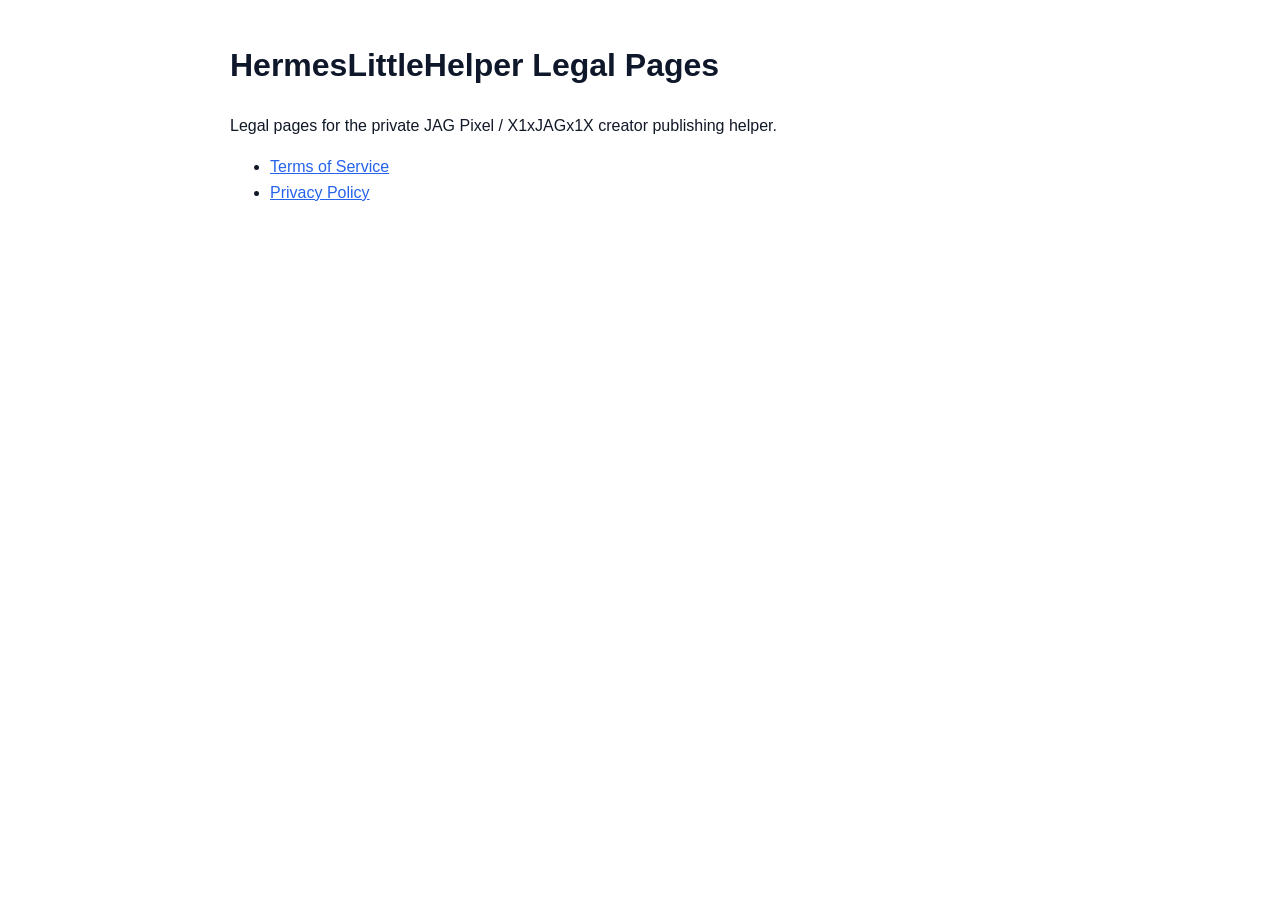
==== index.html @ 9bbe9ddf "Fix GitHub Pages legal files" ====
<!doctype html>
<html lang="en">
<head>
  <meta charset="utf-8">
  <meta name="viewport" content="width=device-width, initial-scale=1">
  <title>HermesLittleHelper Legal Pages</title>
  <style>
    body { font-family: -apple-system, BlinkMacSystemFont, "Segoe UI", sans-serif; line-height: 1.6; max-width: 820px; margin: 40px auto; padding: 0 20px; color: #111827; }
    h1 { color: #0f172a; }
    a { color: #2563eb; }
  </style>
</head>
<body>
  <h1>HermesLittleHelper Legal Pages</h1>
  <p>Legal pages for the private JAG Pixel / X1xJAGx1X creator publishing helper.</p>
  <ul>
    <li><a href="terms.html">Terms of Service</a></li>
    <li><a href="privacy.html">Privacy Policy</a></li>
  </ul>
</body>
</html>
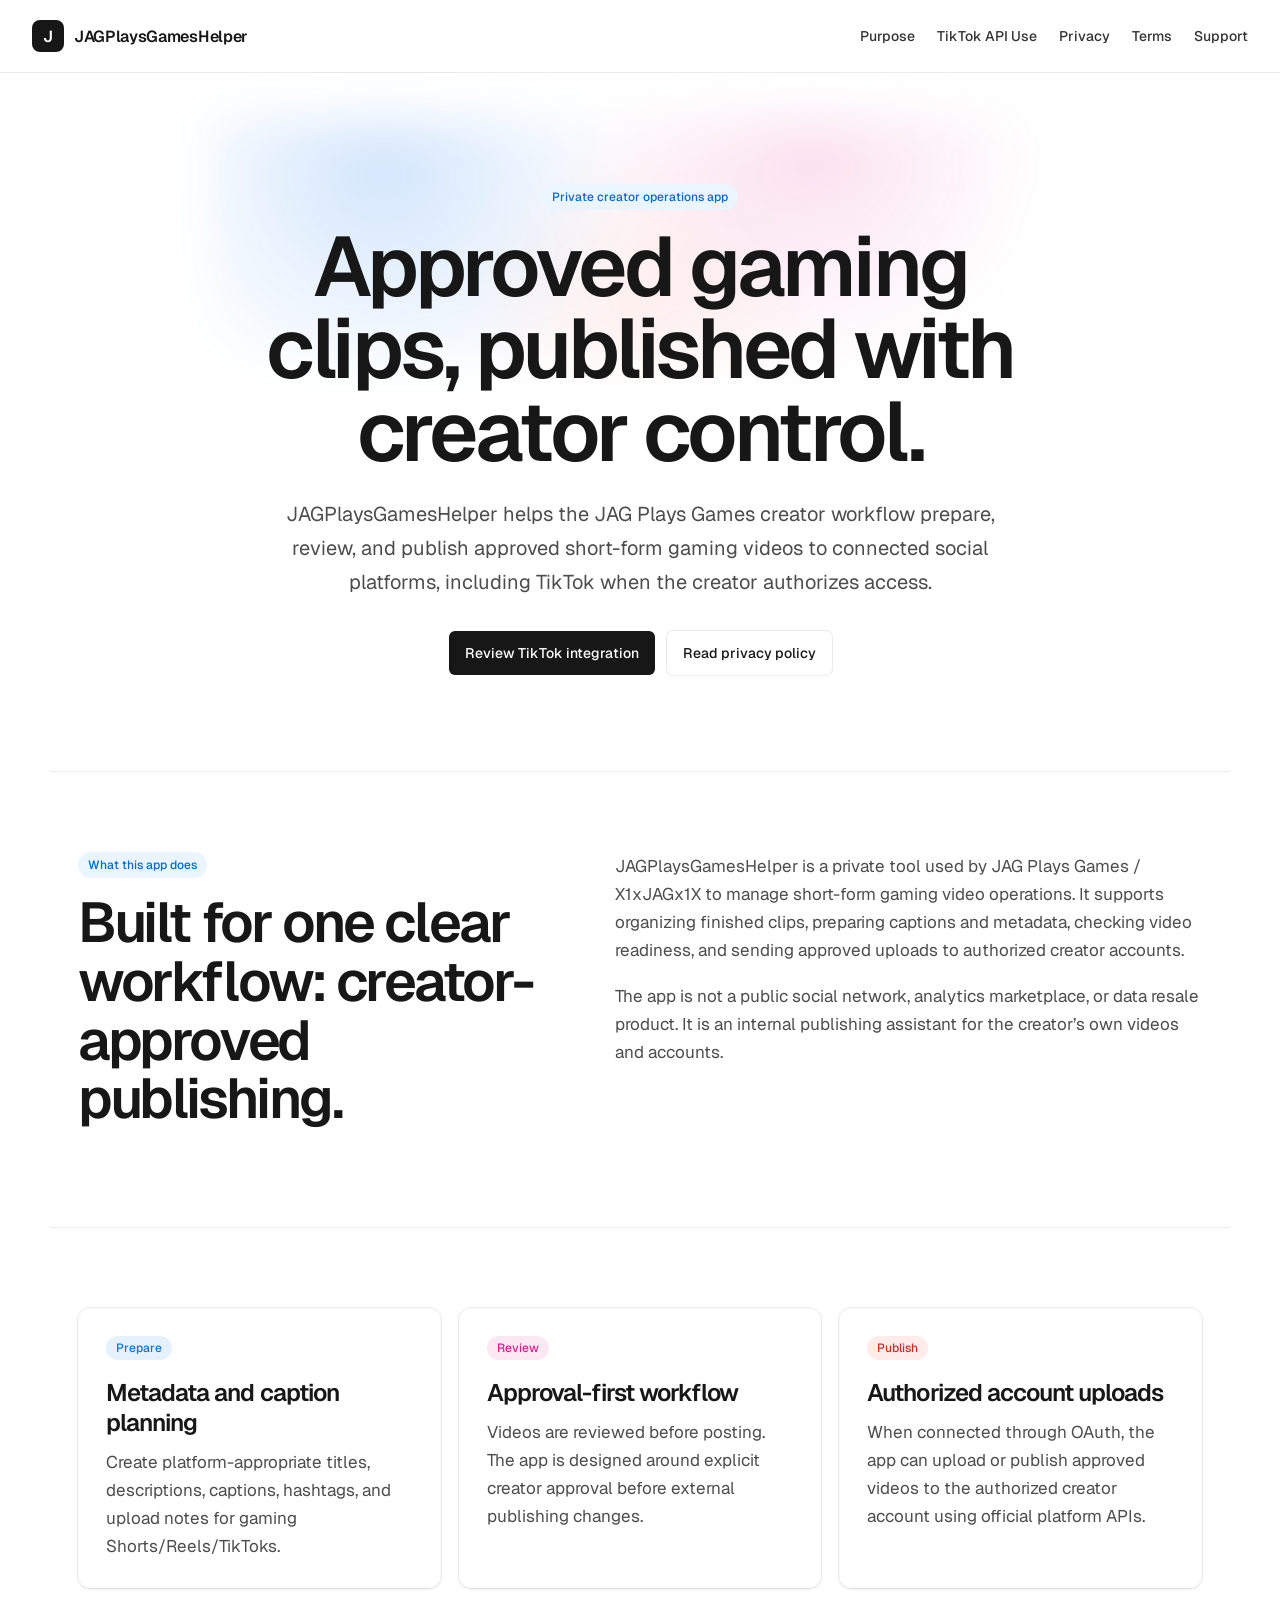
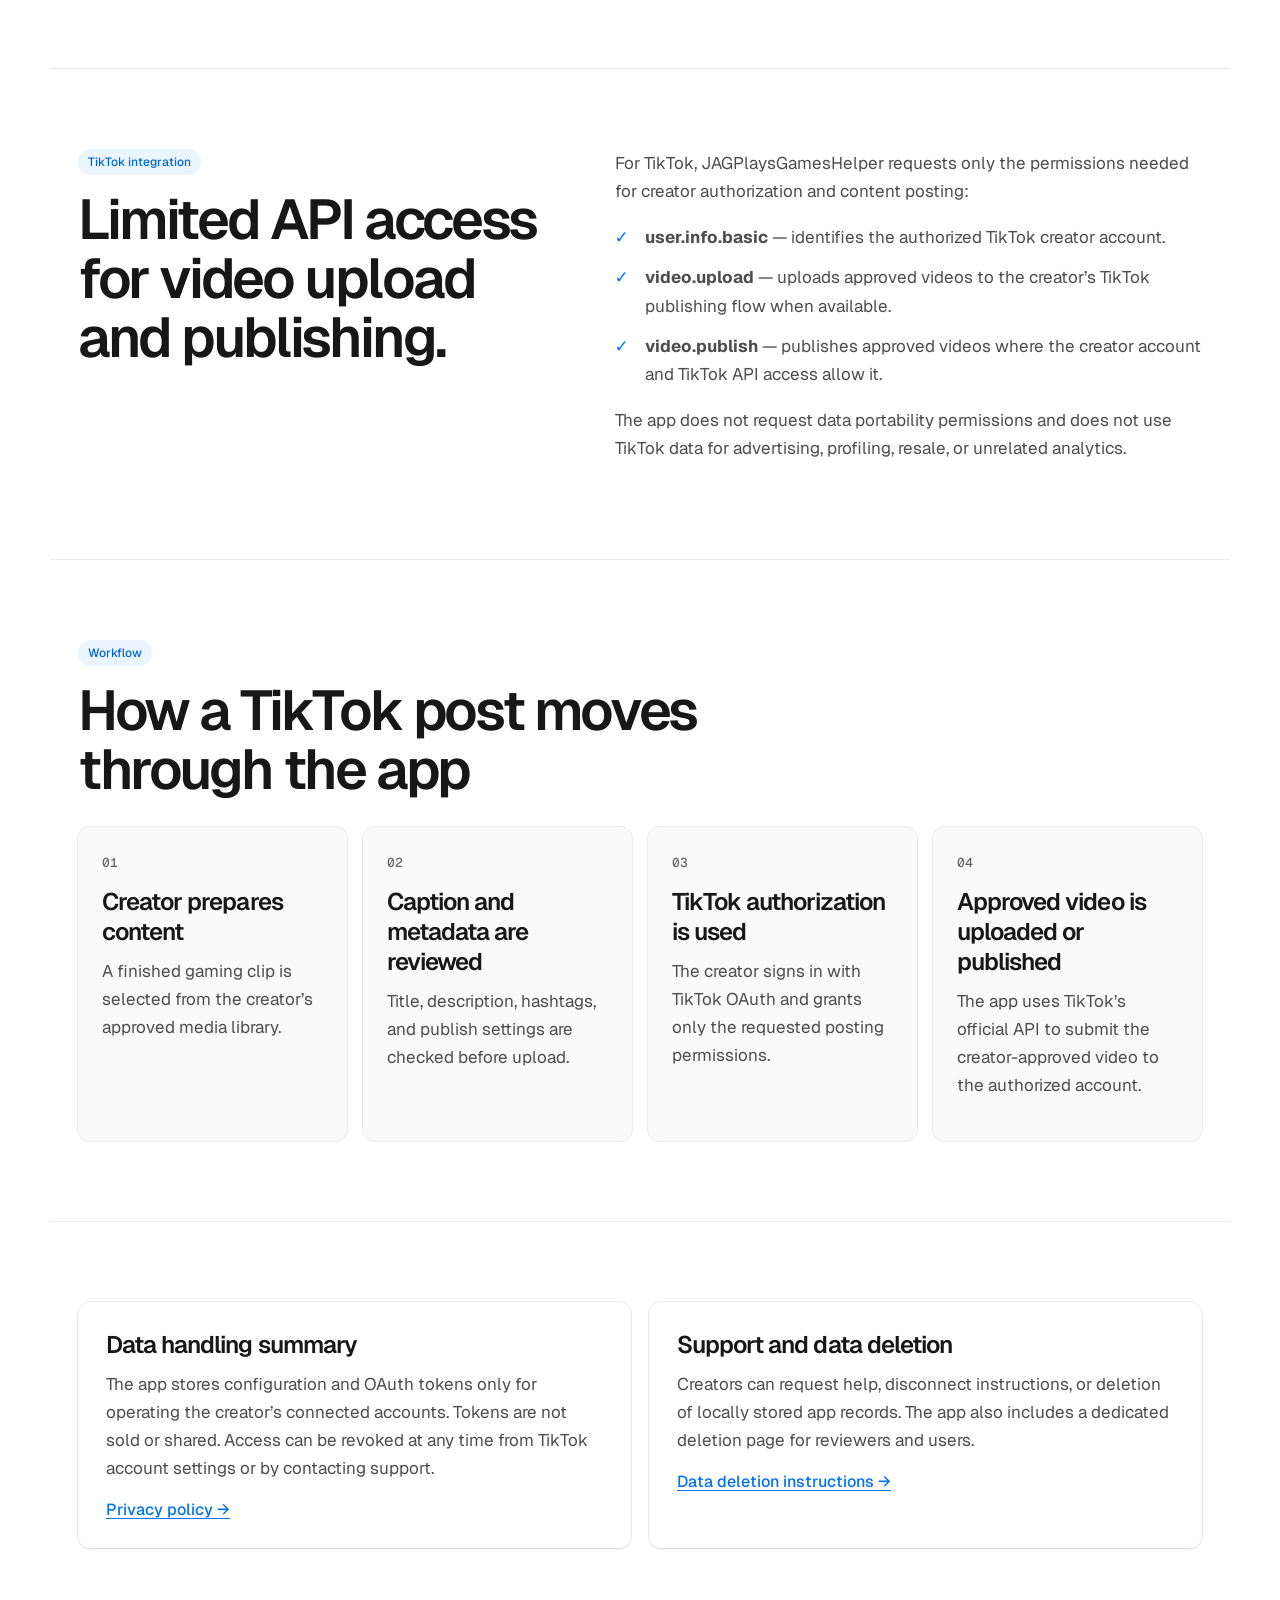
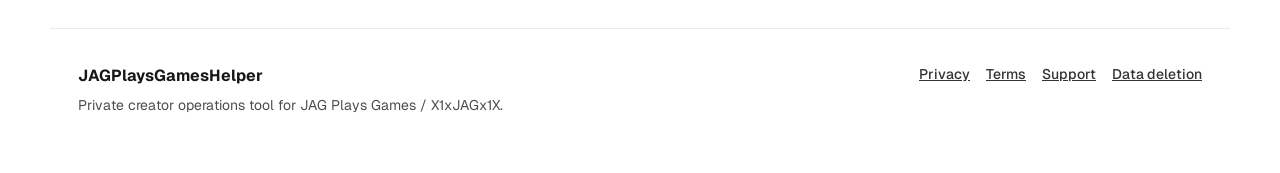
==== commit 69ccca6a: "Publish full TikTok approval website" ====
--- a/index.html
+++ b/index.html
@@ -1,21 +1,141 @@
 <!doctype html>
 <html lang="en">
 <head>
-  <meta charset="utf-8">
-  <meta name="viewport" content="width=device-width, initial-scale=1">
-  <title>HermesLittleHelper Legal Pages</title>
-  <style>
-    body { font-family: -apple-system, BlinkMacSystemFont, "Segoe UI", sans-serif; line-height: 1.6; max-width: 820px; margin: 40px auto; padding: 0 20px; color: #111827; }
-    h1 { color: #0f172a; }
-    a { color: #2563eb; }
-  </style>
+  <meta charset="utf-8" />
+  <meta name="viewport" content="width=device-width, initial-scale=1" />
+  <title>JAGPlaysGamesHelper — Creator Publishing Tool</title>
+  <meta name="description" content="JAGPlaysGamesHelper is a private creator operations tool for preparing, managing, and publishing approved short-form gaming videos to connected social media accounts." />
+  <meta name="robots" content="index,follow" />
+  <meta property="og:title" content="JAGPlaysGamesHelper" />
+  <meta property="og:description" content="Private creator operations tool for approved gaming Shorts, Reels, and TikTok uploads." />
+  <meta property="og:type" content="website" />
+  <link rel="canonical" href="https://x1xjagx1x.github.io/JAGPlaysGamesHelper/" />
+  <link href="https://fonts.googleapis.com/css2?family=Geist:wght@300;400;500;600&family=Geist+Mono:wght@400;500&display=swap" rel="stylesheet">
+  <link rel="stylesheet" href="assets/styles.css" />
 </head>
 <body>
-  <h1>HermesLittleHelper Legal Pages</h1>
-  <p>Legal pages for the private JAG Pixel / X1xJAGx1X creator publishing helper.</p>
-  <ul>
-    <li><a href="terms.html">Terms of Service</a></li>
-    <li><a href="privacy.html">Privacy Policy</a></li>
-  </ul>
+  <header class="site-header">
+    <a class="brand" href="index.html" aria-label="JAGPlaysGamesHelper home">
+      <span class="brand-mark">J</span>
+      <span>JAGPlaysGamesHelper</span>
+    </a>
+    <nav class="nav" aria-label="Main navigation">
+      <a href="index.html#purpose">Purpose</a>
+      <a href="index.html#tiktok">TikTok API Use</a>
+      <a href="privacy.html">Privacy</a>
+      <a href="terms.html">Terms</a>
+      <a href="support.html">Support</a>
+    </nav>
+  </header>
+
+  <main>
+    <section class="hero">
+      <div class="eyebrow">Private creator operations app</div>
+      <h1>Approved gaming clips, published with creator control.</h1>
+      <p class="hero-copy">JAGPlaysGamesHelper helps the JAG Plays Games creator workflow prepare, review, and publish approved short-form gaming videos to connected social platforms, including TikTok when the creator authorizes access.</p>
+      <div class="cta-row">
+        <a class="button primary" href="#tiktok">Review TikTok integration</a>
+        <a class="button secondary" href="privacy.html">Read privacy policy</a>
+      </div>
+    </section>
+
+    <section class="section grid-two" id="purpose">
+      <div>
+        <div class="eyebrow">What this app does</div>
+        <h2>Built for one clear workflow: creator-approved publishing.</h2>
+      </div>
+      <div class="stack">
+        <p>JAGPlaysGamesHelper is a private tool used by JAG Plays Games / X1xJAGx1X to manage short-form gaming video operations. It supports organizing finished clips, preparing captions and metadata, checking video readiness, and sending approved uploads to authorized creator accounts.</p>
+        <p>The app is not a public social network, analytics marketplace, or data resale product. It is an internal publishing assistant for the creator’s own videos and accounts.</p>
+      </div>
+    </section>
+
+    <section class="section cards" aria-label="App capabilities">
+      <article class="card">
+        <span class="pill blue">Prepare</span>
+        <h3>Metadata and caption planning</h3>
+        <p>Create platform-appropriate titles, descriptions, captions, hashtags, and upload notes for gaming Shorts/Reels/TikToks.</p>
+      </article>
+      <article class="card">
+        <span class="pill pink">Review</span>
+        <h3>Approval-first workflow</h3>
+        <p>Videos are reviewed before posting. The app is designed around explicit creator approval before external publishing changes.</p>
+      </article>
+      <article class="card">
+        <span class="pill red">Publish</span>
+        <h3>Authorized account uploads</h3>
+        <p>When connected through OAuth, the app can upload or publish approved videos to the authorized creator account using official platform APIs.</p>
+      </article>
+    </section>
+
+    <section class="section grid-two" id="tiktok">
+      <div>
+        <div class="eyebrow">TikTok integration</div>
+        <h2>Limited API access for video upload and publishing.</h2>
+      </div>
+      <div class="stack">
+        <p>For TikTok, JAGPlaysGamesHelper requests only the permissions needed for creator authorization and content posting:</p>
+        <ul class="check-list">
+          <li><strong>user.info.basic</strong> — identifies the authorized TikTok creator account.</li>
+          <li><strong>video.upload</strong> — uploads approved videos to the creator’s TikTok publishing flow when available.</li>
+          <li><strong>video.publish</strong> — publishes approved videos where the creator account and TikTok API access allow it.</li>
+        </ul>
+        <p>The app does not request data portability permissions and does not use TikTok data for advertising, profiling, resale, or unrelated analytics.</p>
+      </div>
+    </section>
+
+    <section class="section process">
+      <div class="eyebrow">Workflow</div>
+      <h2>How a TikTok post moves through the app</h2>
+      <div class="timeline">
+        <div class="step">
+          <span class="mono">01</span>
+          <h3>Creator prepares content</h3>
+          <p>A finished gaming clip is selected from the creator’s approved media library.</p>
+        </div>
+        <div class="step">
+          <span class="mono">02</span>
+          <h3>Caption and metadata are reviewed</h3>
+          <p>Title, description, hashtags, and publish settings are checked before upload.</p>
+        </div>
+        <div class="step">
+          <span class="mono">03</span>
+          <h3>TikTok authorization is used</h3>
+          <p>The creator signs in with TikTok OAuth and grants only the requested posting permissions.</p>
+        </div>
+        <div class="step">
+          <span class="mono">04</span>
+          <h3>Approved video is uploaded or published</h3>
+          <p>The app uses TikTok’s official API to submit the creator-approved video to the authorized account.</p>
+        </div>
+      </div>
+    </section>
+
+    <section class="section cards two">
+      <article class="card">
+        <h3>Data handling summary</h3>
+        <p>The app stores configuration and OAuth tokens only for operating the creator’s connected accounts. Tokens are not sold or shared. Access can be revoked at any time from TikTok account settings or by contacting support.</p>
+        <a class="inline-link" href="privacy.html">Privacy policy →</a>
+      </article>
+      <article class="card">
+        <h3>Support and data deletion</h3>
+        <p>Creators can request help, disconnect instructions, or deletion of locally stored app records. The app also includes a dedicated deletion page for reviewers and users.</p>
+        <a class="inline-link" href="data-deletion.html">Data deletion instructions →</a>
+      </article>
+    </section>
+  </main>
+
+  <footer class="footer">
+    <div>
+      <strong>JAGPlaysGamesHelper</strong>
+      <p>Private creator operations tool for JAG Plays Games / X1xJAGx1X.</p>
+    </div>
+    <div class="footer-links">
+      <a href="privacy.html">Privacy</a>
+      <a href="terms.html">Terms</a>
+      <a href="support.html">Support</a>
+      <a href="data-deletion.html">Data deletion</a>
+    </div>
+  </footer>
 </body>
 </html>
--- a/assets/styles.css
+++ b/assets/styles.css
@@ -0,0 +1,214 @@
+:root {
+  --bg: #ffffff;
+  --text: #171717;
+  --muted: #4d4d4d;
+  --soft: #666666;
+  --line: rgba(0, 0, 0, 0.08);
+  --surface: #fafafa;
+  --blue: #0a72ef;
+  --pink: #de1d8d;
+  --red: #ff5b4f;
+  --focus: #0072f5;
+  --shadow-card: rgba(0,0,0,0.08) 0 0 0 1px, rgba(0,0,0,0.04) 0 2px 2px, rgba(0,0,0,0.04) 0 8px 8px -8px, #fafafa 0 0 0 1px inset;
+}
+
+* { box-sizing: border-box; }
+html { scroll-behavior: smooth; }
+body {
+  margin: 0;
+  color: var(--text);
+  background: var(--bg);
+  font-family: 'Geist', system-ui, -apple-system, 'Segoe UI', Roboto, sans-serif;
+  font-feature-settings: "liga" 1;
+}
+
+a { color: inherit; }
+a:focus-visible, button:focus-visible { outline: 2px solid var(--focus); outline-offset: 3px; border-radius: 6px; }
+
+.site-header {
+  position: sticky;
+  top: 0;
+  z-index: 10;
+  display: flex;
+  align-items: center;
+  justify-content: space-between;
+  gap: 24px;
+  min-height: 72px;
+  padding: 0 32px;
+  background: rgba(255,255,255,0.92);
+  backdrop-filter: blur(16px);
+  box-shadow: rgba(0,0,0,0.08) 0 1px 0 0;
+}
+
+.brand {
+  display: inline-flex;
+  align-items: center;
+  gap: 10px;
+  text-decoration: none;
+  font-weight: 600;
+  letter-spacing: -0.32px;
+}
+
+.brand-mark {
+  display: grid;
+  place-items: center;
+  width: 32px;
+  height: 32px;
+  border-radius: 8px;
+  color: white;
+  background: #171717;
+  font-weight: 600;
+}
+
+.nav { display: flex; align-items: center; gap: 22px; font-size: 14px; font-weight: 500; }
+.nav a { text-decoration: none; color: #333; }
+.nav a:hover { color: #000; }
+
+.hero {
+  max-width: 1020px;
+  margin: 0 auto;
+  padding: 112px 28px 96px;
+  text-align: center;
+  position: relative;
+}
+.hero::before {
+  content: "";
+  position: absolute;
+  inset: 48px 8% auto;
+  height: 240px;
+  background: radial-gradient(circle at 20% 20%, rgba(10,114,239,0.18), transparent 35%), radial-gradient(circle at 70% 10%, rgba(222,29,141,0.14), transparent 36%), radial-gradient(circle at 50% 80%, rgba(255,91,79,0.10), transparent 38%);
+  filter: blur(24px);
+  z-index: -1;
+}
+
+.eyebrow {
+  display: inline-flex;
+  align-items: center;
+  width: fit-content;
+  margin-bottom: 16px;
+  padding: 5px 10px;
+  color: #0068d6;
+  background: #ebf5ff;
+  border-radius: 9999px;
+  font-size: 12px;
+  font-weight: 500;
+}
+
+h1, h2, h3, p { margin-top: 0; }
+h1 {
+  max-width: 860px;
+  margin: 0 auto 24px;
+  font-size: clamp(46px, 7vw, 84px);
+  line-height: 0.98;
+  letter-spacing: -3.6px;
+  font-weight: 600;
+}
+h2 {
+  margin-bottom: 18px;
+  font-size: clamp(34px, 4.5vw, 56px);
+  line-height: 1.05;
+  letter-spacing: -2.4px;
+  font-weight: 600;
+}
+h3 {
+  margin-bottom: 10px;
+  font-size: 24px;
+  line-height: 1.25;
+  letter-spacing: -0.96px;
+  font-weight: 600;
+}
+p, li {
+  color: var(--muted);
+  font-size: 17px;
+  line-height: 1.65;
+}
+.hero-copy {
+  max-width: 760px;
+  margin: 0 auto 32px;
+  font-size: 20px;
+  line-height: 1.7;
+}
+
+.cta-row { display: flex; flex-wrap: wrap; justify-content: center; gap: 12px; }
+.button {
+  display: inline-flex;
+  align-items: center;
+  justify-content: center;
+  min-height: 44px;
+  padding: 10px 16px;
+  border-radius: 6px;
+  text-decoration: none;
+  font-size: 14px;
+  font-weight: 500;
+}
+.button.primary { background: #171717; color: white; }
+.button.secondary { background: white; box-shadow: rgba(0,0,0,0.08) 0 0 0 1px; color: #171717; }
+
+.section {
+  max-width: 1180px;
+  margin: 0 auto;
+  padding: 80px 28px;
+  border-top: 1px solid #ebebeb;
+}
+.grid-two { display: grid; grid-template-columns: 0.9fr 1.1fr; gap: 56px; align-items: start; }
+.stack > * + * { margin-top: 18px; }
+
+.cards { display: grid; grid-template-columns: repeat(3, 1fr); gap: 18px; }
+.cards.two { grid-template-columns: repeat(2, 1fr); }
+.card {
+  padding: 28px;
+  border-radius: 12px;
+  background: white;
+  box-shadow: var(--shadow-card);
+}
+.card p:last-child { margin-bottom: 0; }
+.pill {
+  display: inline-flex;
+  margin-bottom: 18px;
+  padding: 4px 10px;
+  border-radius: 9999px;
+  font-size: 12px;
+  font-weight: 500;
+}
+.pill.blue { color: var(--blue); background: rgba(10,114,239,0.10); }
+.pill.pink { color: var(--pink); background: rgba(222,29,141,0.10); }
+.pill.red { color: #cc2c22; background: rgba(255,91,79,0.12); }
+
+.check-list { padding-left: 0; list-style: none; }
+.check-list li { margin: 12px 0; padding-left: 30px; position: relative; }
+.check-list li::before { content: "✓"; position: absolute; left: 0; top: 0; color: var(--blue); font-weight: 600; }
+
+.process h2 { max-width: 760px; }
+.timeline { display: grid; grid-template-columns: repeat(4, 1fr); gap: 16px; margin-top: 28px; }
+.step { padding: 24px; border-radius: 12px; background: var(--surface); box-shadow: rgba(0,0,0,0.08) 0 0 0 1px; }
+.mono { display: inline-block; margin-bottom: 16px; font-family: 'Geist Mono', ui-monospace, SFMono-Regular, Menlo, monospace; font-size: 13px; font-weight: 500; color: var(--soft); }
+
+.inline-link { color: #0072f5; font-weight: 500; text-decoration-thickness: 1px; text-underline-offset: 3px; }
+
+.legal-page { max-width: 900px; margin: 0 auto; padding: 72px 28px 96px; }
+.legal-page h1 { text-align: left; margin-left: 0; font-size: clamp(42px, 6vw, 72px); }
+.legal-page h2 { margin-top: 48px; font-size: 30px; letter-spacing: -1.2px; }
+.legal-page .updated { font-family: 'Geist Mono', ui-monospace, monospace; font-size: 13px; color: #666; }
+.legal-page code { padding: 2px 5px; border-radius: 4px; background: #f3f3f3; font-family: 'Geist Mono', ui-monospace, monospace; }
+
+.footer {
+  display: flex;
+  justify-content: space-between;
+  gap: 32px;
+  max-width: 1180px;
+  margin: 0 auto;
+  padding: 36px 28px 56px;
+  border-top: 1px solid #ebebeb;
+}
+.footer p { margin: 8px 0 0; font-size: 14px; }
+.footer-links { display: flex; flex-wrap: wrap; gap: 16px; font-size: 14px; font-weight: 500; }
+.footer-links a { color: #333; }
+
+@media (max-width: 860px) {
+  .site-header { align-items: flex-start; flex-direction: column; padding: 18px 22px; }
+  .nav { flex-wrap: wrap; gap: 14px; }
+  h1 { letter-spacing: -2.2px; }
+  .grid-two, .cards, .cards.two, .timeline { grid-template-columns: 1fr; }
+  .section, .hero { padding-left: 22px; padding-right: 22px; }
+  .footer { flex-direction: column; }
+}
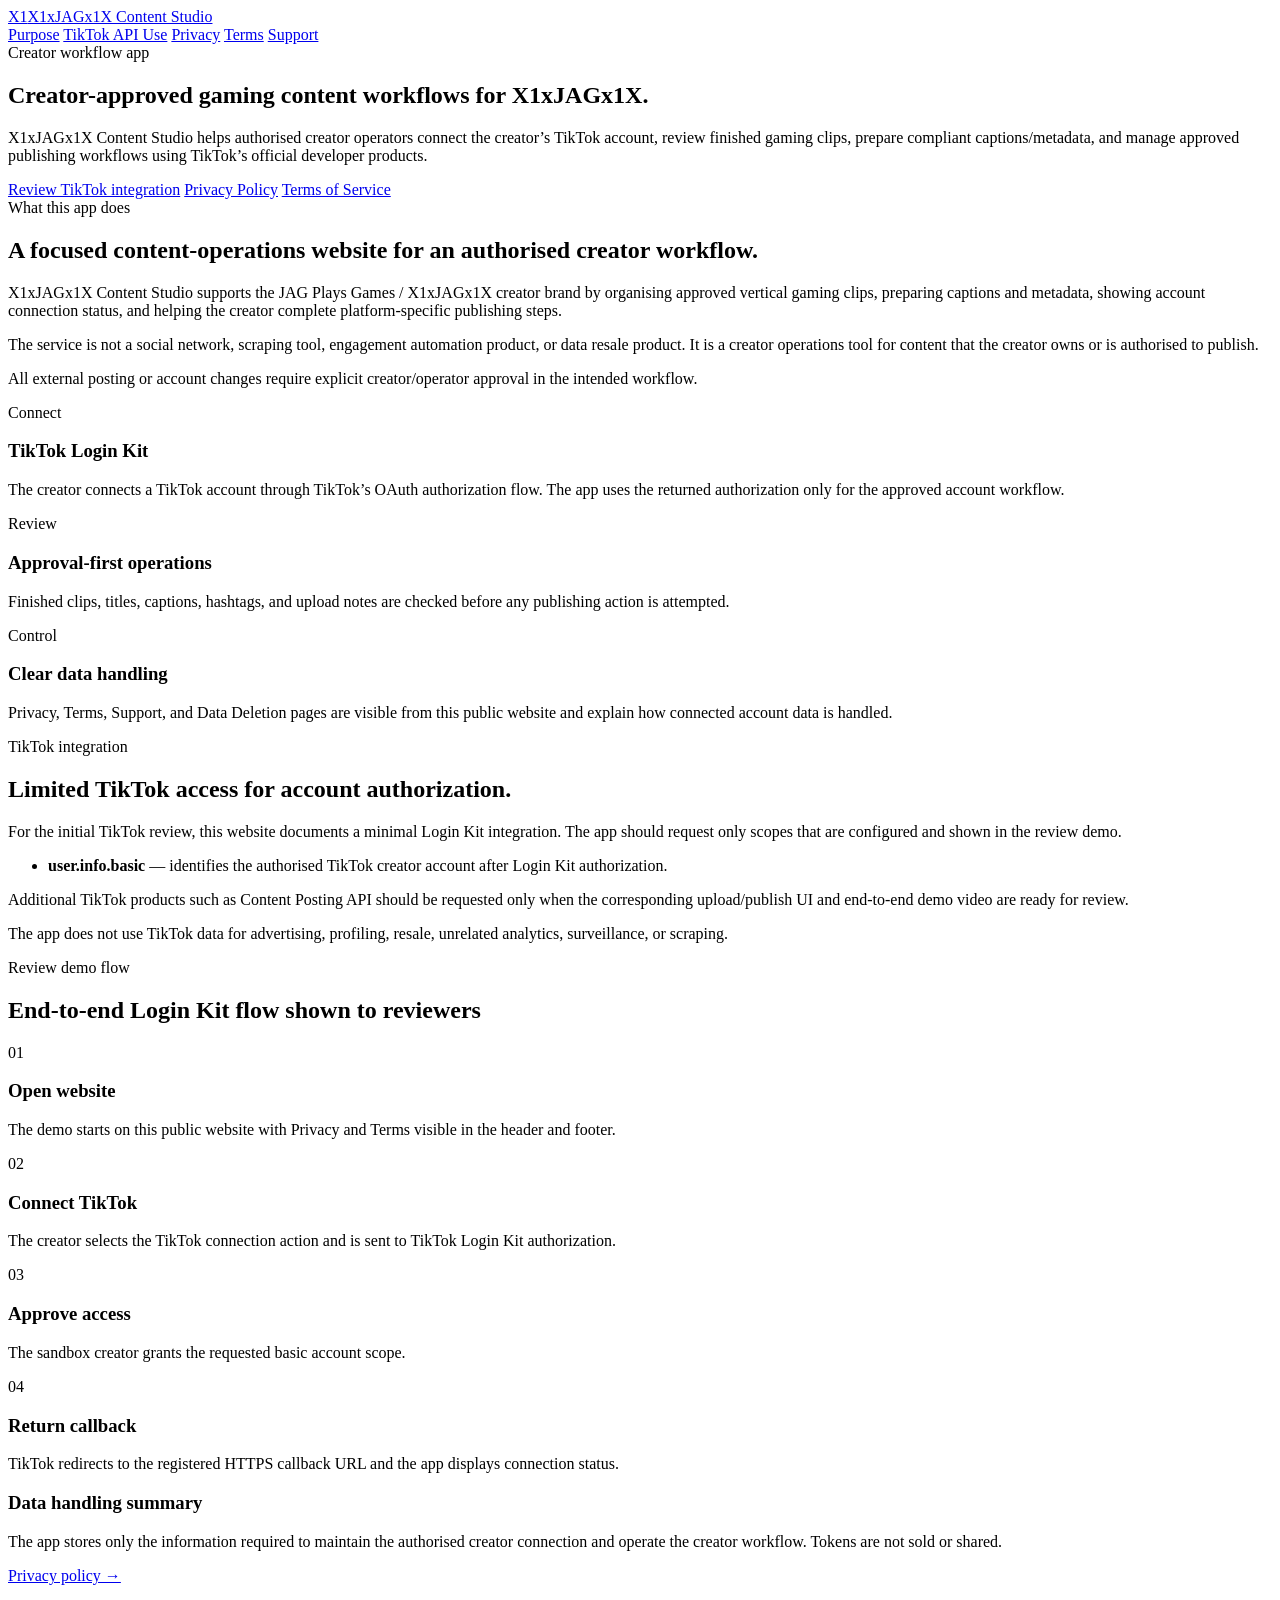
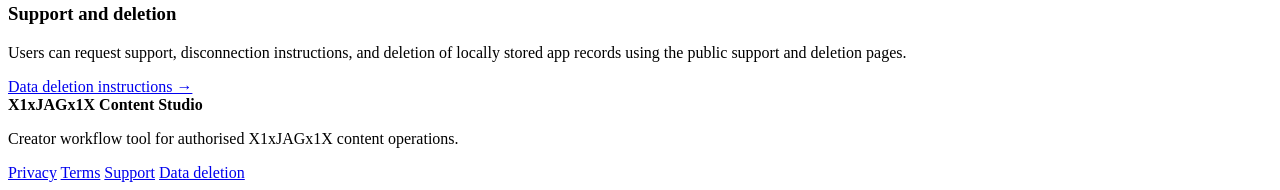
==== commit 99845f84: "docs: update TikTok approval website for Content Studio" ====
--- a/index.html
+++ b/index.html
@@ -3,139 +3,92 @@
 <head>
   <meta charset="utf-8" />
   <meta name="viewport" content="width=device-width, initial-scale=1" />
-  <title>JAGPlaysGamesHelper — Creator Publishing Tool</title>
-  <meta name="description" content="JAGPlaysGamesHelper is a private creator operations tool for preparing, managing, and publishing approved short-form gaming videos to connected social media accounts." />
+  <title>X1xJAGx1X Content Studio — Creator Workflow Tool</title>
+  <meta name="description" content="Official website for X1xJAGx1X Content Studio, a creator workflow tool with TikTok Login Kit integration, privacy policy, terms, support, and deletion instructions." />
   <meta name="robots" content="index,follow" />
-  <meta property="og:title" content="JAGPlaysGamesHelper" />
-  <meta property="og:description" content="Private creator operations tool for approved gaming Shorts, Reels, and TikTok uploads." />
+  <meta property="og:title" content="X1xJAGx1X Content Studio — Creator Workflow Tool" />
+  <meta property="og:description" content="Official website for X1xJAGx1X Content Studio, a creator workflow tool with TikTok Login Kit integration, privacy policy, terms, support, and deletion instructions." />
   <meta property="og:type" content="website" />
-  <link rel="canonical" href="https://x1xjagx1x.github.io/JAGPlaysGamesHelper/" />
+  <link rel="canonical" href="https://jagplaysgames.github.io/hermeslittlehelper-legal/" />
+  <link rel="icon" href="/hermeslittlehelper-legal/assets/icon.svg" type="image/svg+xml" />
   <link href="https://fonts.googleapis.com/css2?family=Geist:wght@300;400;500;600&family=Geist+Mono:wght@400;500&display=swap" rel="stylesheet">
-  <link rel="stylesheet" href="assets/styles.css" />
+  <link rel="stylesheet" href="/hermeslittlehelper-legal/assets/styles.css" />
+
 </head>
 <body>
-  <header class="site-header">
-    <a class="brand" href="index.html" aria-label="JAGPlaysGamesHelper home">
-      <span class="brand-mark">J</span>
-      <span>JAGPlaysGamesHelper</span>
-    </a>
-    <nav class="nav" aria-label="Main navigation">
-      <a href="index.html#purpose">Purpose</a>
-      <a href="index.html#tiktok">TikTok API Use</a>
-      <a href="privacy.html">Privacy</a>
-      <a href="terms.html">Terms</a>
-      <a href="support.html">Support</a>
-    </nav>
-  </header>
+<header class="site-header">
+  <a class="brand" href="/hermeslittlehelper-legal/" aria-label="X1xJAGx1X Content Studio home"><span class="brand-mark">X1</span><span>X1xJAGx1X Content Studio</span></a>
+  <nav class="nav" aria-label="Main navigation">
+    <a href="/hermeslittlehelper-legal/#purpose">Purpose</a>
+    <a href="/hermeslittlehelper-legal/#tiktok">TikTok API Use</a>
+    <a href="/hermeslittlehelper-legal/privacy.html">Privacy</a>
+    <a href="/hermeslittlehelper-legal/terms.html">Terms</a>
+    <a href="/hermeslittlehelper-legal/support.html">Support</a>
+  </nav>
+</header>
+<main>
+  <section class="hero">
+    <div class="eyebrow">Creator workflow app</div>
+    <h1>Creator-approved gaming content workflows for X1xJAGx1X.</h1>
+    <p class="hero-copy">X1xJAGx1X Content Studio helps authorised creator operators connect the creator’s TikTok account, review finished gaming clips, prepare compliant captions/metadata, and manage approved publishing workflows using TikTok’s official developer products.</p>
+    <div class="cta-row">
+      <a class="button primary" href="#tiktok">Review TikTok integration</a>
+      <a class="button secondary" href="/hermeslittlehelper-legal/privacy.html">Privacy Policy</a>
+      <a class="button secondary" href="/hermeslittlehelper-legal/terms.html">Terms of Service</a>
+    </div>
+  </section>
 
-  <main>
-    <section class="hero">
-      <div class="eyebrow">Private creator operations app</div>
-      <h1>Approved gaming clips, published with creator control.</h1>
-      <p class="hero-copy">JAGPlaysGamesHelper helps the JAG Plays Games creator workflow prepare, review, and publish approved short-form gaming videos to connected social platforms, including TikTok when the creator authorizes access.</p>
-      <div class="cta-row">
-        <a class="button primary" href="#tiktok">Review TikTok integration</a>
-        <a class="button secondary" href="privacy.html">Read privacy policy</a>
-      </div>
-    </section>
+  <section class="section grid-two" id="purpose">
+    <div><div class="eyebrow">What this app does</div><h2>A focused content-operations website for an authorised creator workflow.</h2></div>
+    <div class="stack">
+      <p>X1xJAGx1X Content Studio supports the JAG Plays Games / X1xJAGx1X creator brand by organising approved vertical gaming clips, preparing captions and metadata, showing account connection status, and helping the creator complete platform-specific publishing steps.</p>
+      <p>The service is not a social network, scraping tool, engagement automation product, or data resale product. It is a creator operations tool for content that the creator owns or is authorised to publish.</p>
+      <p>All external posting or account changes require explicit creator/operator approval in the intended workflow.</p>
+    </div>
+  </section>
 
-    <section class="section grid-two" id="purpose">
-      <div>
-        <div class="eyebrow">What this app does</div>
-        <h2>Built for one clear workflow: creator-approved publishing.</h2>
-      </div>
-      <div class="stack">
-        <p>JAGPlaysGamesHelper is a private tool used by JAG Plays Games / X1xJAGx1X to manage short-form gaming video operations. It supports organizing finished clips, preparing captions and metadata, checking video readiness, and sending approved uploads to authorized creator accounts.</p>
-        <p>The app is not a public social network, analytics marketplace, or data resale product. It is an internal publishing assistant for the creator’s own videos and accounts.</p>
-      </div>
-    </section>
+  <section class="section cards" aria-label="App capabilities">
+    <article class="card"><span class="pill blue">Connect</span><h3>TikTok Login Kit</h3><p>The creator connects a TikTok account through TikTok’s OAuth authorization flow. The app uses the returned authorization only for the approved account workflow.</p></article>
+    <article class="card"><span class="pill pink">Review</span><h3>Approval-first operations</h3><p>Finished clips, titles, captions, hashtags, and upload notes are checked before any publishing action is attempted.</p></article>
+    <article class="card"><span class="pill red">Control</span><h3>Clear data handling</h3><p>Privacy, Terms, Support, and Data Deletion pages are visible from this public website and explain how connected account data is handled.</p></article>
+  </section>
 
-    <section class="section cards" aria-label="App capabilities">
-      <article class="card">
-        <span class="pill blue">Prepare</span>
-        <h3>Metadata and caption planning</h3>
-        <p>Create platform-appropriate titles, descriptions, captions, hashtags, and upload notes for gaming Shorts/Reels/TikToks.</p>
-      </article>
-      <article class="card">
-        <span class="pill pink">Review</span>
-        <h3>Approval-first workflow</h3>
-        <p>Videos are reviewed before posting. The app is designed around explicit creator approval before external publishing changes.</p>
-      </article>
-      <article class="card">
-        <span class="pill red">Publish</span>
-        <h3>Authorized account uploads</h3>
-        <p>When connected through OAuth, the app can upload or publish approved videos to the authorized creator account using official platform APIs.</p>
-      </article>
-    </section>
+  <section class="section grid-two" id="tiktok">
+    <div><div class="eyebrow">TikTok integration</div><h2>Limited TikTok access for account authorization.</h2></div>
+    <div class="stack">
+      <p>For the initial TikTok review, this website documents a minimal Login Kit integration. The app should request only scopes that are configured and shown in the review demo.</p>
+      <ul class="check-list">
+        <li><strong>user.info.basic</strong> — identifies the authorised TikTok creator account after Login Kit authorization.</li>
+      </ul>
+      <p>Additional TikTok products such as Content Posting API should be requested only when the corresponding upload/publish UI and end-to-end demo video are ready for review.</p>
+      <p>The app does not use TikTok data for advertising, profiling, resale, unrelated analytics, surveillance, or scraping.</p>
+    </div>
+  </section>
 
-    <section class="section grid-two" id="tiktok">
-      <div>
-        <div class="eyebrow">TikTok integration</div>
-        <h2>Limited API access for video upload and publishing.</h2>
-      </div>
-      <div class="stack">
-        <p>For TikTok, JAGPlaysGamesHelper requests only the permissions needed for creator authorization and content posting:</p>
-        <ul class="check-list">
-          <li><strong>user.info.basic</strong> — identifies the authorized TikTok creator account.</li>
-          <li><strong>video.upload</strong> — uploads approved videos to the creator’s TikTok publishing flow when available.</li>
-          <li><strong>video.publish</strong> — publishes approved videos where the creator account and TikTok API access allow it.</li>
-        </ul>
-        <p>The app does not request data portability permissions and does not use TikTok data for advertising, profiling, resale, or unrelated analytics.</p>
-      </div>
-    </section>
+  <section class="section process">
+    <div class="eyebrow">Review demo flow</div>
+    <h2>End-to-end Login Kit flow shown to reviewers</h2>
+    <div class="timeline">
+      <div class="step"><span class="mono">01</span><h3>Open website</h3><p>The demo starts on this public website with Privacy and Terms visible in the header and footer.</p></div>
+      <div class="step"><span class="mono">02</span><h3>Connect TikTok</h3><p>The creator selects the TikTok connection action and is sent to TikTok Login Kit authorization.</p></div>
+      <div class="step"><span class="mono">03</span><h3>Approve access</h3><p>The sandbox creator grants the requested basic account scope.</p></div>
+      <div class="step"><span class="mono">04</span><h3>Return callback</h3><p>TikTok redirects to the registered HTTPS callback URL and the app displays connection status.</p></div>
+    </div>
+  </section>
 
-    <section class="section process">
-      <div class="eyebrow">Workflow</div>
-      <h2>How a TikTok post moves through the app</h2>
-      <div class="timeline">
-        <div class="step">
-          <span class="mono">01</span>
-          <h3>Creator prepares content</h3>
-          <p>A finished gaming clip is selected from the creator’s approved media library.</p>
-        </div>
-        <div class="step">
-          <span class="mono">02</span>
-          <h3>Caption and metadata are reviewed</h3>
-          <p>Title, description, hashtags, and publish settings are checked before upload.</p>
-        </div>
-        <div class="step">
-          <span class="mono">03</span>
-          <h3>TikTok authorization is used</h3>
-          <p>The creator signs in with TikTok OAuth and grants only the requested posting permissions.</p>
-        </div>
-        <div class="step">
-          <span class="mono">04</span>
-          <h3>Approved video is uploaded or published</h3>
-          <p>The app uses TikTok’s official API to submit the creator-approved video to the authorized account.</p>
-        </div>
-      </div>
-    </section>
-
-    <section class="section cards two">
-      <article class="card">
-        <h3>Data handling summary</h3>
-        <p>The app stores configuration and OAuth tokens only for operating the creator’s connected accounts. Tokens are not sold or shared. Access can be revoked at any time from TikTok account settings or by contacting support.</p>
-        <a class="inline-link" href="privacy.html">Privacy policy →</a>
-      </article>
-      <article class="card">
-        <h3>Support and data deletion</h3>
-        <p>Creators can request help, disconnect instructions, or deletion of locally stored app records. The app also includes a dedicated deletion page for reviewers and users.</p>
-        <a class="inline-link" href="data-deletion.html">Data deletion instructions →</a>
-      </article>
-    </section>
-  </main>
-
-  <footer class="footer">
-    <div>
-      <strong>JAGPlaysGamesHelper</strong>
-      <p>Private creator operations tool for JAG Plays Games / X1xJAGx1X.</p>
-    </div>
-    <div class="footer-links">
-      <a href="privacy.html">Privacy</a>
-      <a href="terms.html">Terms</a>
-      <a href="support.html">Support</a>
-      <a href="data-deletion.html">Data deletion</a>
-    </div>
-  </footer>
+  <section class="section cards two">
+    <article class="card"><h3>Data handling summary</h3><p>The app stores only the information required to maintain the authorised creator connection and operate the creator workflow. Tokens are not sold or shared.</p><a class="inline-link" href="/hermeslittlehelper-legal/privacy.html">Privacy policy →</a></article>
+    <article class="card"><h3>Support and deletion</h3><p>Users can request support, disconnection instructions, and deletion of locally stored app records using the public support and deletion pages.</p><a class="inline-link" href="/hermeslittlehelper-legal/data-deletion.html">Data deletion instructions →</a></article>
+  </section>
+</main>
+<footer class="footer">
+  <div><strong>X1xJAGx1X Content Studio</strong><p>Creator workflow tool for authorised X1xJAGx1X content operations.</p></div>
+  <div class="footer-links">
+    <a href="/hermeslittlehelper-legal/privacy.html">Privacy</a>
+    <a href="/hermeslittlehelper-legal/terms.html">Terms</a>
+    <a href="/hermeslittlehelper-legal/support.html">Support</a>
+    <a href="/hermeslittlehelper-legal/data-deletion.html">Data deletion</a>
+  </div>
+</footer>
 </body>
 </html>
